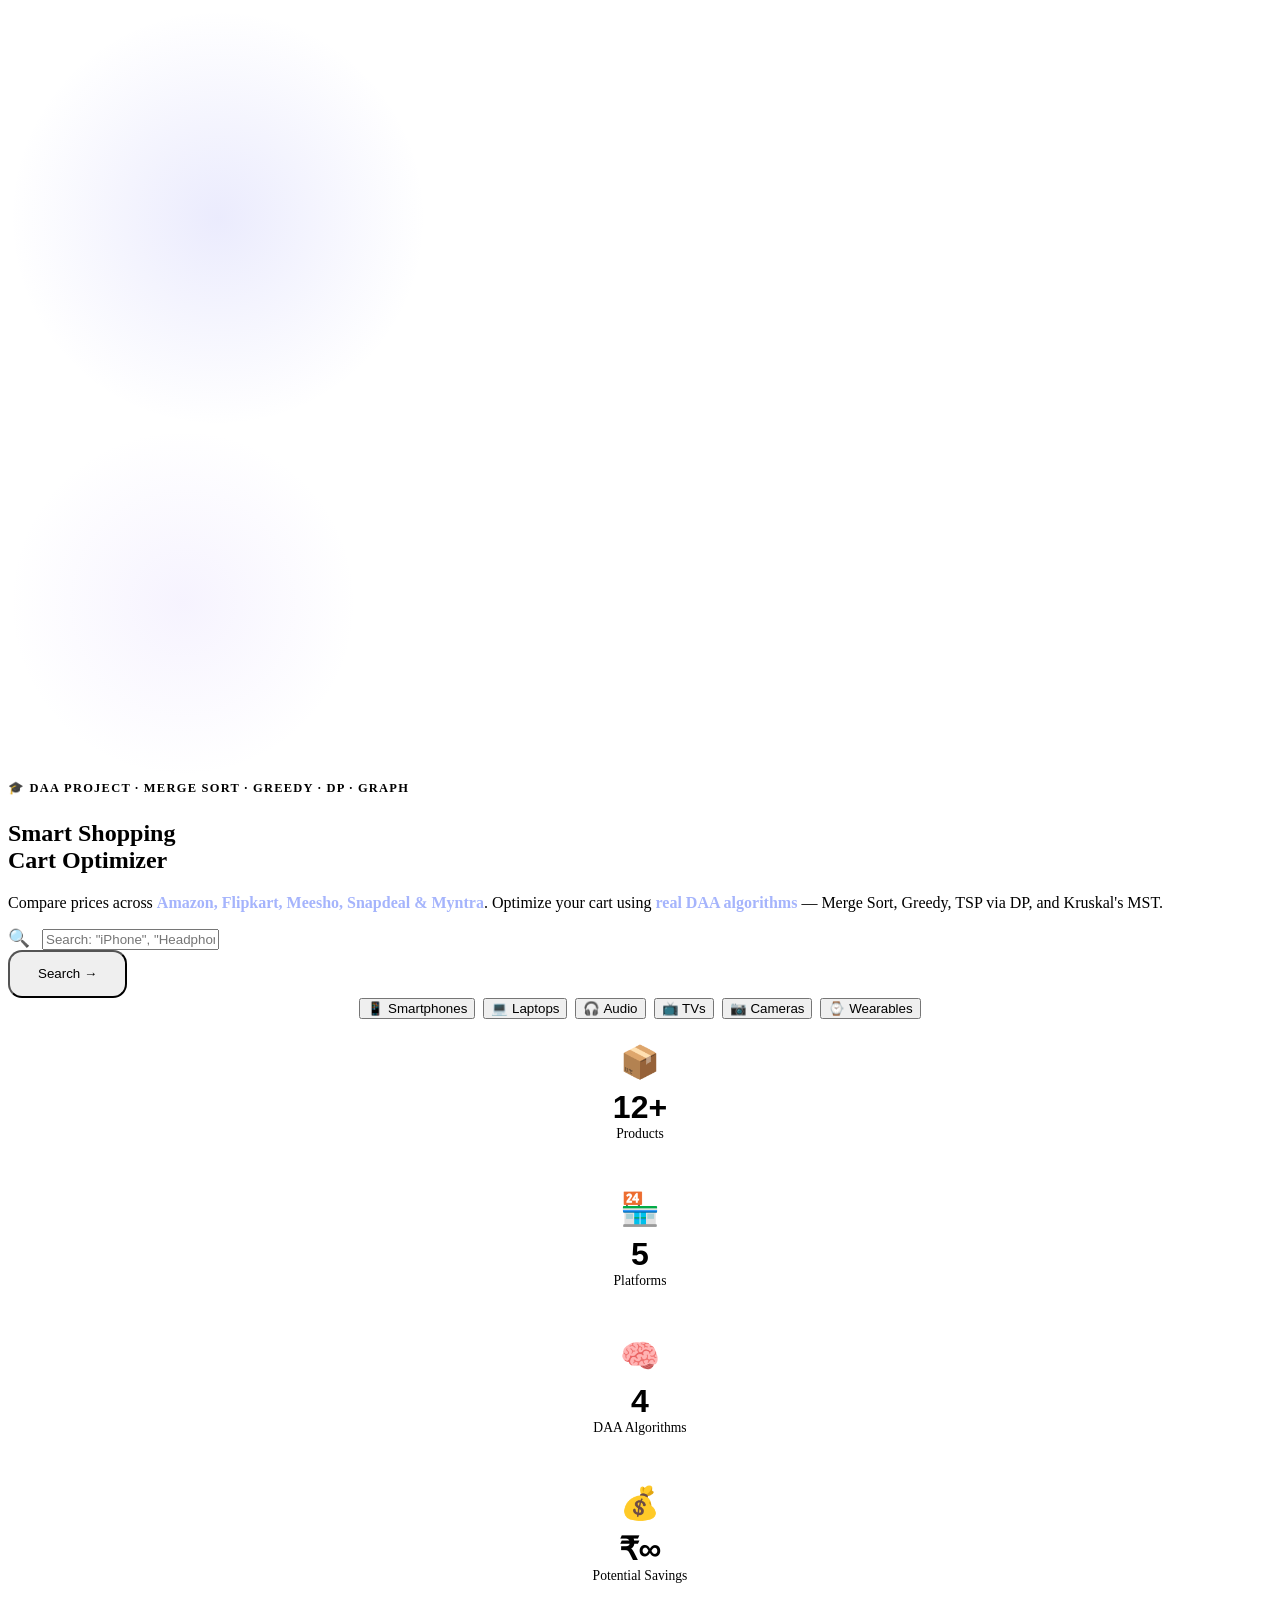
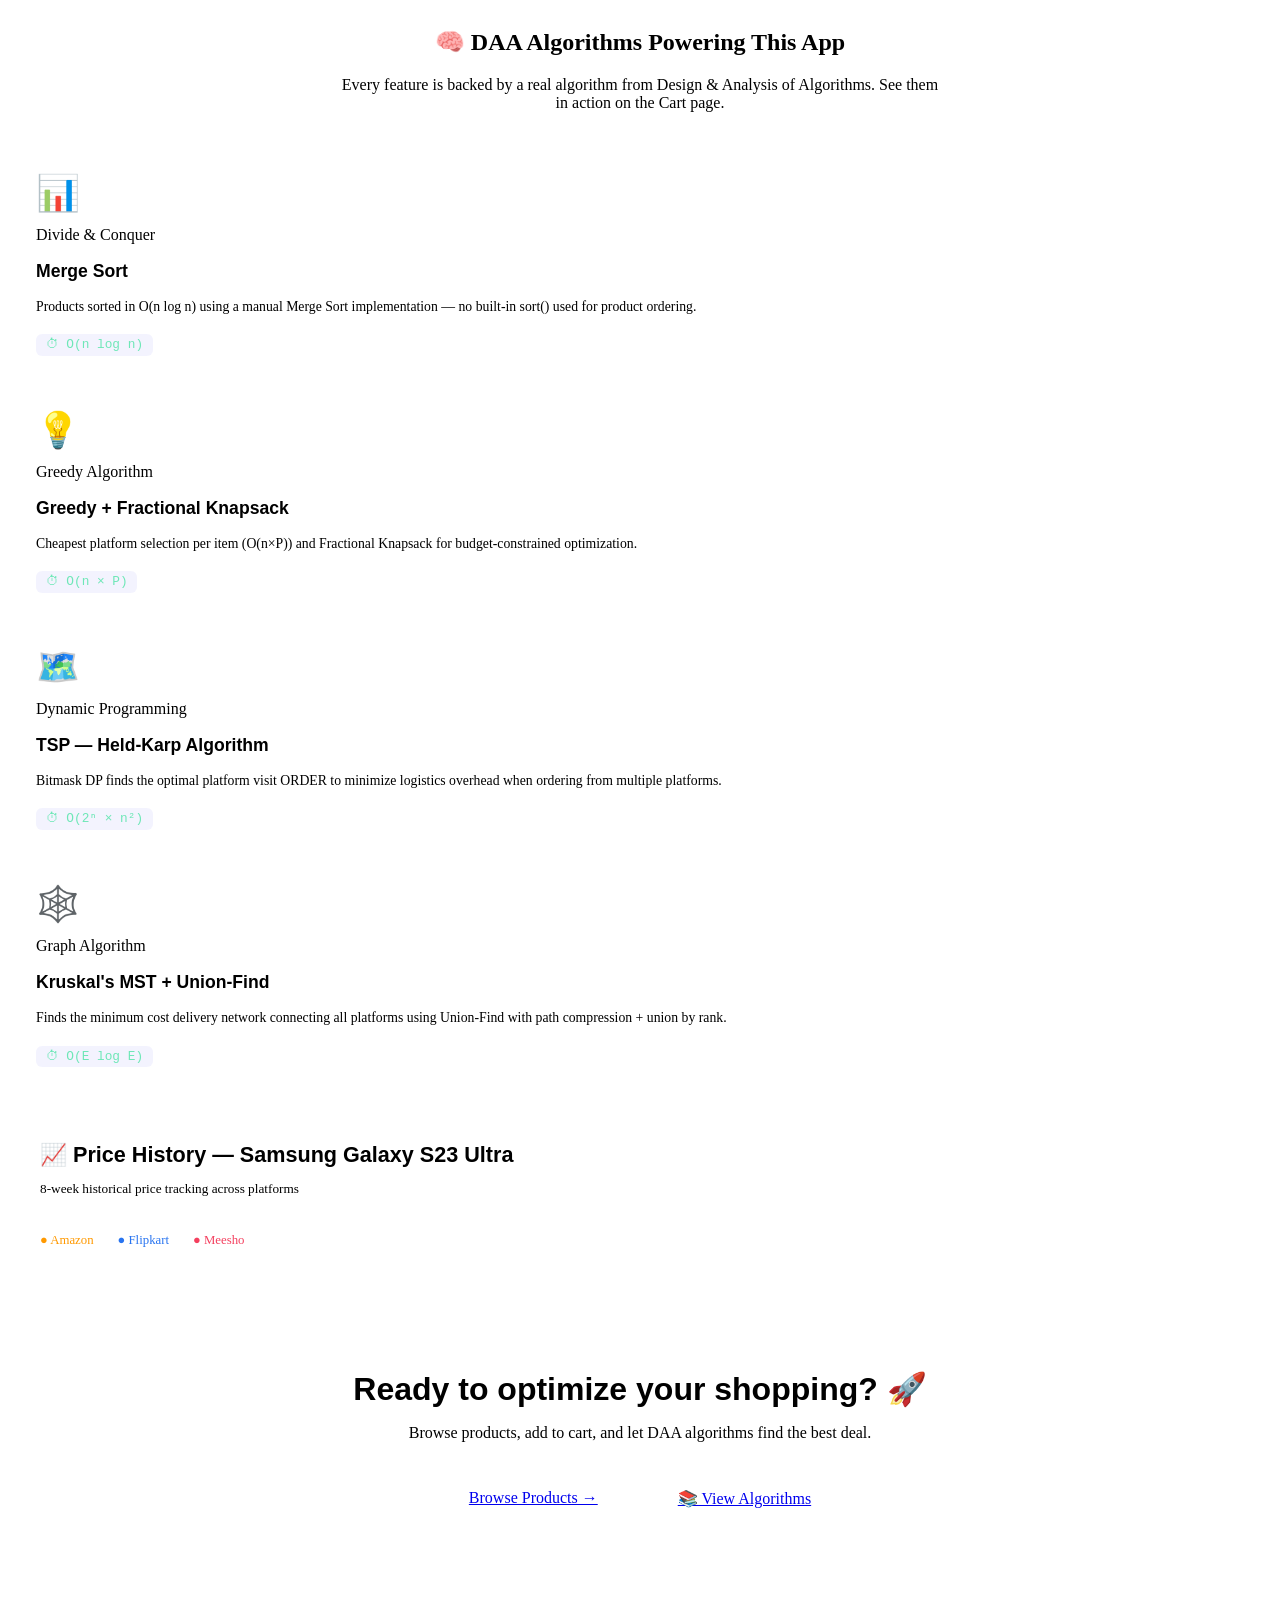
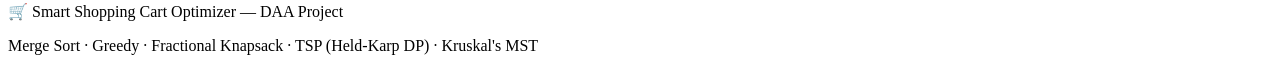
==== frontend/index.html @ ab0c9cbd "Restructured project into proper backend and frontend directories" ====
<!DOCTYPE html>
<html lang="en">
<head>
  <meta charset="UTF-8"/>
  <meta name="viewport" content="width=device-width,initial-scale=1"/>
  <meta name="description" content="Smart Shopping Cart Optimizer - Compare prices across Amazon, Flipkart, Meesho & more using DAA algorithms."/>
  <title>SSCO — Smart Shopping Cart Optimizer | DAA Project</title>
  <link rel="icon" href="data:image/svg+xml,<svg xmlns='http://www.w3.org/2000/svg' viewBox='0 0 100 100'><text y='.9em' font-size='90'>🛒</text></svg>"/>
  <link rel="stylesheet" href="/css/style.css"/>
</head>
<body>

<div id="navbar"></div>

<!-- ── Hero ──────────────────────────────────────── -->
<section class="hero">
  <div class="hero-blob" style="width:420px;height:420px;top:5%;left:2%;background:radial-gradient(circle,rgba(99,102,241,.13),transparent 70%)"></div>
  <div class="hero-blob" style="width:350px;height:350px;bottom:8%;right:4%;background:radial-gradient(circle,rgba(167,139,250,.1),transparent 70%)"></div>

  <div class="fade-in" style="margin-bottom:1.5rem">
    <span class="chip" style="font-size:.78rem;font-weight:800;letter-spacing:.1em">
      🎓 DAA PROJECT · MERGE SORT · GREEDY · DP · GRAPH
    </span>
  </div>

  <h1 class="hero-title fade-in">
    Smart Shopping<br>Cart Optimizer
  </h1>

  <p class="hero-sub fade-in">
    Compare prices across <strong style="color:#a5b4fc">Amazon, Flipkart, Meesho, Snapdeal & Myntra</strong>.
    Optimize your cart using <strong style="color:#a5b4fc">real DAA algorithms</strong> —
    Merge Sort, Greedy, TSP via DP, and Kruskal's MST.
  </p>

  <form class="search-bar fade-in" onsubmit="doSearch(event)">
    <div class="search-wrap">
      <span style="margin-right:.5rem;color:var(--text-3);font-size:1.1rem">🔍</span>
      <input id="hero-search" type="text" placeholder='Search: "iPhone", "Headphones", "Laptop"...'/>
    </div>
    <button type="submit" class="btn btn-primary" style="border-radius:14px;padding:.9rem 1.75rem;white-space:nowrap">
      Search →
    </button>
  </form>

  <div class="fade-in" style="display:flex;flex-wrap:wrap;gap:.5rem;justify-content:center">
    <button class="chip" onclick="goCat('Smartphones')">📱 Smartphones</button>
    <button class="chip" onclick="goCat('Laptops')">💻 Laptops</button>
    <button class="chip" onclick="goCat('Audio')">🎧 Audio</button>
    <button class="chip" onclick="goCat('TVs')">📺 TVs</button>
    <button class="chip" onclick="goCat('Cameras')">📷 Cameras</button>
    <button class="chip" onclick="goCat('Wearables')">⌚ Wearables</button>
  </div>
</section>

<!-- ── Stats ───────────────────────────────────────── -->
<section class="page" style="padding-top:0">
  <div class="grid-2" style="grid-template-columns:repeat(auto-fit,minmax(180px,1fr))">
    <div class="card fade-in" style="padding:1.5rem;text-align:center">
      <div style="font-size:2rem;margin-bottom:.5rem">📦</div>
      <div style="font-family:'Space Grotesk',sans-serif;font-size:2rem;font-weight:800">12+</div>
      <div style="color:var(--text-3);font-size:.85rem">Products</div>
    </div>
    <div class="card fade-in" style="padding:1.5rem;text-align:center">
      <div style="font-size:2rem;margin-bottom:.5rem">🏪</div>
      <div style="font-family:'Space Grotesk',sans-serif;font-size:2rem;font-weight:800">5</div>
      <div style="color:var(--text-3);font-size:.85rem">Platforms</div>
    </div>
    <div class="card fade-in" style="padding:1.5rem;text-align:center">
      <div style="font-size:2rem;margin-bottom:.5rem">🧠</div>
      <div style="font-family:'Space Grotesk',sans-serif;font-size:2rem;font-weight:800">4</div>
      <div style="color:var(--text-3);font-size:.85rem">DAA Algorithms</div>
    </div>
    <div class="card fade-in" style="padding:1.5rem;text-align:center">
      <div style="font-size:2rem;margin-bottom:.5rem">💰</div>
      <div style="font-family:'Space Grotesk',sans-serif;font-size:2rem;font-weight:800">₹∞</div>
      <div style="color:var(--text-3);font-size:.85rem">Potential Savings</div>
    </div>
  </div>
</section>

<!-- ── Algorithm Feature Cards ────────────────────── -->
<section class="page">
  <div style="text-align:center;margin-bottom:2rem">
    <h2 class="section-title">🧠 DAA Algorithms Powering This App</h2>
    <p class="section-sub" style="max-width:600px;margin:0 auto">
      Every feature is backed by a real algorithm from Design & Analysis of Algorithms.
      See them in action on the Cart page.
    </p>
  </div>
  <div class="grid-2">
    <div class="card fade-in" style="padding:1.75rem">
      <div style="font-size:2.2rem;margin-bottom:.75rem">📊</div>
      <div class="algo-tag algo-dc" style="margin-bottom:.75rem">Divide &amp; Conquer</div>
      <h3 style="font-family:'Space Grotesk',sans-serif;font-size:1.1rem;font-weight:700;color:var(--text);margin-bottom:.5rem">
        Merge Sort
      </h3>
      <p style="color:var(--text-2);font-size:.86rem;line-height:1.65;margin-bottom:1rem">
        Products sorted in O(n log n) using a manual Merge Sort implementation — no built-in sort() used for product ordering.
      </p>
      <code style="color:#6ee7b7;background:rgba(99,102,241,.08);padding:.2rem .6rem;border-radius:6px;font-size:.8rem">⏱ O(n log n)</code>
    </div>
    <div class="card fade-in" style="padding:1.75rem">
      <div style="font-size:2.2rem;margin-bottom:.75rem">💡</div>
      <div class="algo-tag algo-g" style="margin-bottom:.75rem">Greedy Algorithm</div>
      <h3 style="font-family:'Space Grotesk',sans-serif;font-size:1.1rem;font-weight:700;color:var(--text);margin-bottom:.5rem">
        Greedy + Fractional Knapsack
      </h3>
      <p style="color:var(--text-2);font-size:.86rem;line-height:1.65;margin-bottom:1rem">
        Cheapest platform selection per item (O(n×P)) and Fractional Knapsack for budget-constrained optimization.
      </p>
      <code style="color:#6ee7b7;background:rgba(99,102,241,.08);padding:.2rem .6rem;border-radius:6px;font-size:.8rem">⏱ O(n × P)</code>
    </div>
    <div class="card fade-in" style="padding:1.75rem">
      <div style="font-size:2.2rem;margin-bottom:.75rem">🗺️</div>
      <div class="algo-tag algo-dp" style="margin-bottom:.75rem">Dynamic Programming</div>
      <h3 style="font-family:'Space Grotesk',sans-serif;font-size:1.1rem;font-weight:700;color:var(--text);margin-bottom:.5rem">
        TSP — Held-Karp Algorithm
      </h3>
      <p style="color:var(--text-2);font-size:.86rem;line-height:1.65;margin-bottom:1rem">
        Bitmask DP finds the optimal platform visit ORDER to minimize logistics overhead when ordering from multiple platforms.
      </p>
      <code style="color:#6ee7b7;background:rgba(99,102,241,.08);padding:.2rem .6rem;border-radius:6px;font-size:.8rem">⏱ O(2ⁿ × n²)</code>
    </div>
    <div class="card fade-in" style="padding:1.75rem">
      <div style="font-size:2.2rem;margin-bottom:.75rem">🕸️</div>
      <div class="algo-tag algo-graph" style="margin-bottom:.75rem">Graph Algorithm</div>
      <h3 style="font-family:'Space Grotesk',sans-serif;font-size:1.1rem;font-weight:700;color:var(--text);margin-bottom:.5rem">
        Kruskal's MST + Union-Find
      </h3>
      <p style="color:var(--text-2);font-size:.86rem;line-height:1.65;margin-bottom:1rem">
        Finds the minimum cost delivery network connecting all platforms using Union-Find with path compression + union by rank.
      </p>
      <code style="color:#6ee7b7;background:rgba(99,102,241,.08);padding:.2rem .6rem;border-radius:6px;font-size:.8rem">⏱ O(E log E)</code>
    </div>
  </div>
</section>

<!-- ── Price History Chart (SVG) ──────────────────── -->
<section class="page">
  <div class="card" style="padding:2rem">
    <h2 style="font-family:'Space Grotesk',sans-serif;font-size:1.35rem;font-weight:700;color:var(--text);margin-bottom:.4rem">
      📈 Price History — Samsung Galaxy S23 Ultra
    </h2>
    <p style="color:var(--text-3);font-size:.83rem;margin-bottom:1.5rem">8-week historical price tracking across platforms</p>
    <div id="price-chart" style="width:100%;overflow:hidden"></div>
    <div style="display:flex;gap:1.5rem;margin-top:.75rem;flex-wrap:wrap">
      <span style="font-size:.8rem;color:#FF9900">● Amazon</span>
      <span style="font-size:.8rem;color:#2874F0">● Flipkart</span>
      <span style="font-size:.8rem;color:#f43f5e">● Meesho</span>
    </div>
  </div>
</section>

<!-- ── CTA ────────────────────────────────────────── -->
<section style="text-align:center;padding:4rem 1.5rem">
  <h2 style="font-family:'Space Grotesk',sans-serif;font-size:2rem;font-weight:800;color:var(--text);margin-bottom:1rem">
    Ready to optimize your shopping? 🚀
  </h2>
  <p style="color:var(--text-2);margin-bottom:2rem">
    Browse products, add to cart, and let DAA algorithms find the best deal.
  </p>
  <div style="display:flex;gap:1rem;justify-content:center;flex-wrap:wrap">
    <a href="/products" class="btn btn-primary" style="padding:.9rem 2rem;border-radius:14px">Browse Products →</a>
    <a href="/algorithms" class="btn btn-ghost" style="padding:.9rem 2rem;border-radius:14px">📚 View Algorithms</a>
  </div>
</section>

<footer>
  <p>🛒 Smart Shopping Cart Optimizer — DAA Project</p>
  <p style="margin-top:.25rem">Merge Sort · Greedy · Fractional Knapsack · TSP (Held-Karp DP) · Kruskal's MST</p>
</footer>

<script src="/js/state.js?v=2"></script>
<script>
  renderNavbar('home');

  function doSearch(e) {
    e.preventDefault();
    const q = document.getElementById('hero-search').value.trim();
    window.location.href = q ? `/products?search=${encodeURIComponent(q)}` : '/products';
  }
  function goCat(cat) {
    window.location.href = `/products?category=${encodeURIComponent(cat)}`;
  }

  // Draw price history chart via pure SVG
  function drawChart() {
    const data = {
      weeks:    ['W1','W2','W3','W4','W5','W6','W7','W8'],
      amazon:   [125999,122999,119999,121999,118999,115999,117999,119999],
      flipkart: [122999,120999,119999,119999,118499,116999,117499,119999],
      meesho:   [119999,118999,117999,116999,115999,114999,115499,115999]
    };

    const W = document.getElementById('price-chart').clientWidth || 700;
    const H = 200, PAD = 50;
    const allVals = [...data.amazon,...data.flipkart,...data.meesho];
    const minV = Math.min(...allVals) - 2000;
    const maxV = Math.max(...allVals);
    const toX  = i => PAD + i * (W - PAD*2) / (data.weeks.length - 1);
    const toY  = v => H - PAD/2 - ((v - minV) / (maxV - minV)) * (H - PAD);

    const series = [
      { key:'amazon',   color:'#FF9900' },
      { key:'flipkart', color:'#2874F0' },
      { key:'meesho',   color:'#f43f5e' }
    ];

    let gridLines='', weekLabels='', priceLabels='', lines='';

    // Grid lines
    for(let i=0;i<5;i++){
      const y = PAD/2 + i*(H-PAD)/(4);
      const val = maxV - i*(maxV-minV)/4;
      gridLines += `<line x1="${PAD}" y1="${y}" x2="${W-10}" y2="${y}" stroke="rgba(99,102,241,.08)" stroke-width="1"/>`;
      priceLabels += `<text x="${PAD-5}" y="${y+4}" text-anchor="end" fill="#475569" font-size="10">₹${(val/1000).toFixed(0)}K</text>`;
    }

    // Week labels
    data.weeks.forEach((w,i) => {
      weekLabels += `<text x="${toX(i)}" y="${H-4}" text-anchor="middle" fill="#475569" font-size="11">${w}</text>`;
    });

    // Series lines
    series.forEach(({ key, color }) => {
      const pts = data[key].map((v,i) => `${toX(i)},${toY(v)}`).join(' ');
      lines += `<polyline points="${pts}" fill="none" stroke="${color}" stroke-width="2.5" stroke-linecap="round" stroke-linejoin="round"/>`;
      // Dots
      data[key].forEach((v,i) => {
        lines += `<circle cx="${toX(i)}" cy="${toY(v)}" r="4" fill="${color}" stroke="${color}33" stroke-width="3"/>`;
      });
    });

    document.getElementById('price-chart').innerHTML = `
      <svg viewBox="0 0 ${W} ${H}" xmlns="http://www.w3.org/2000/svg" style="width:100%;height:${H}px">
        ${gridLines}${weekLabels}${priceLabels}${lines}
      </svg>`;
  }

  window.addEventListener('load', drawChart);
  window.addEventListener('resize', drawChart);
</script>
</body>
</html>
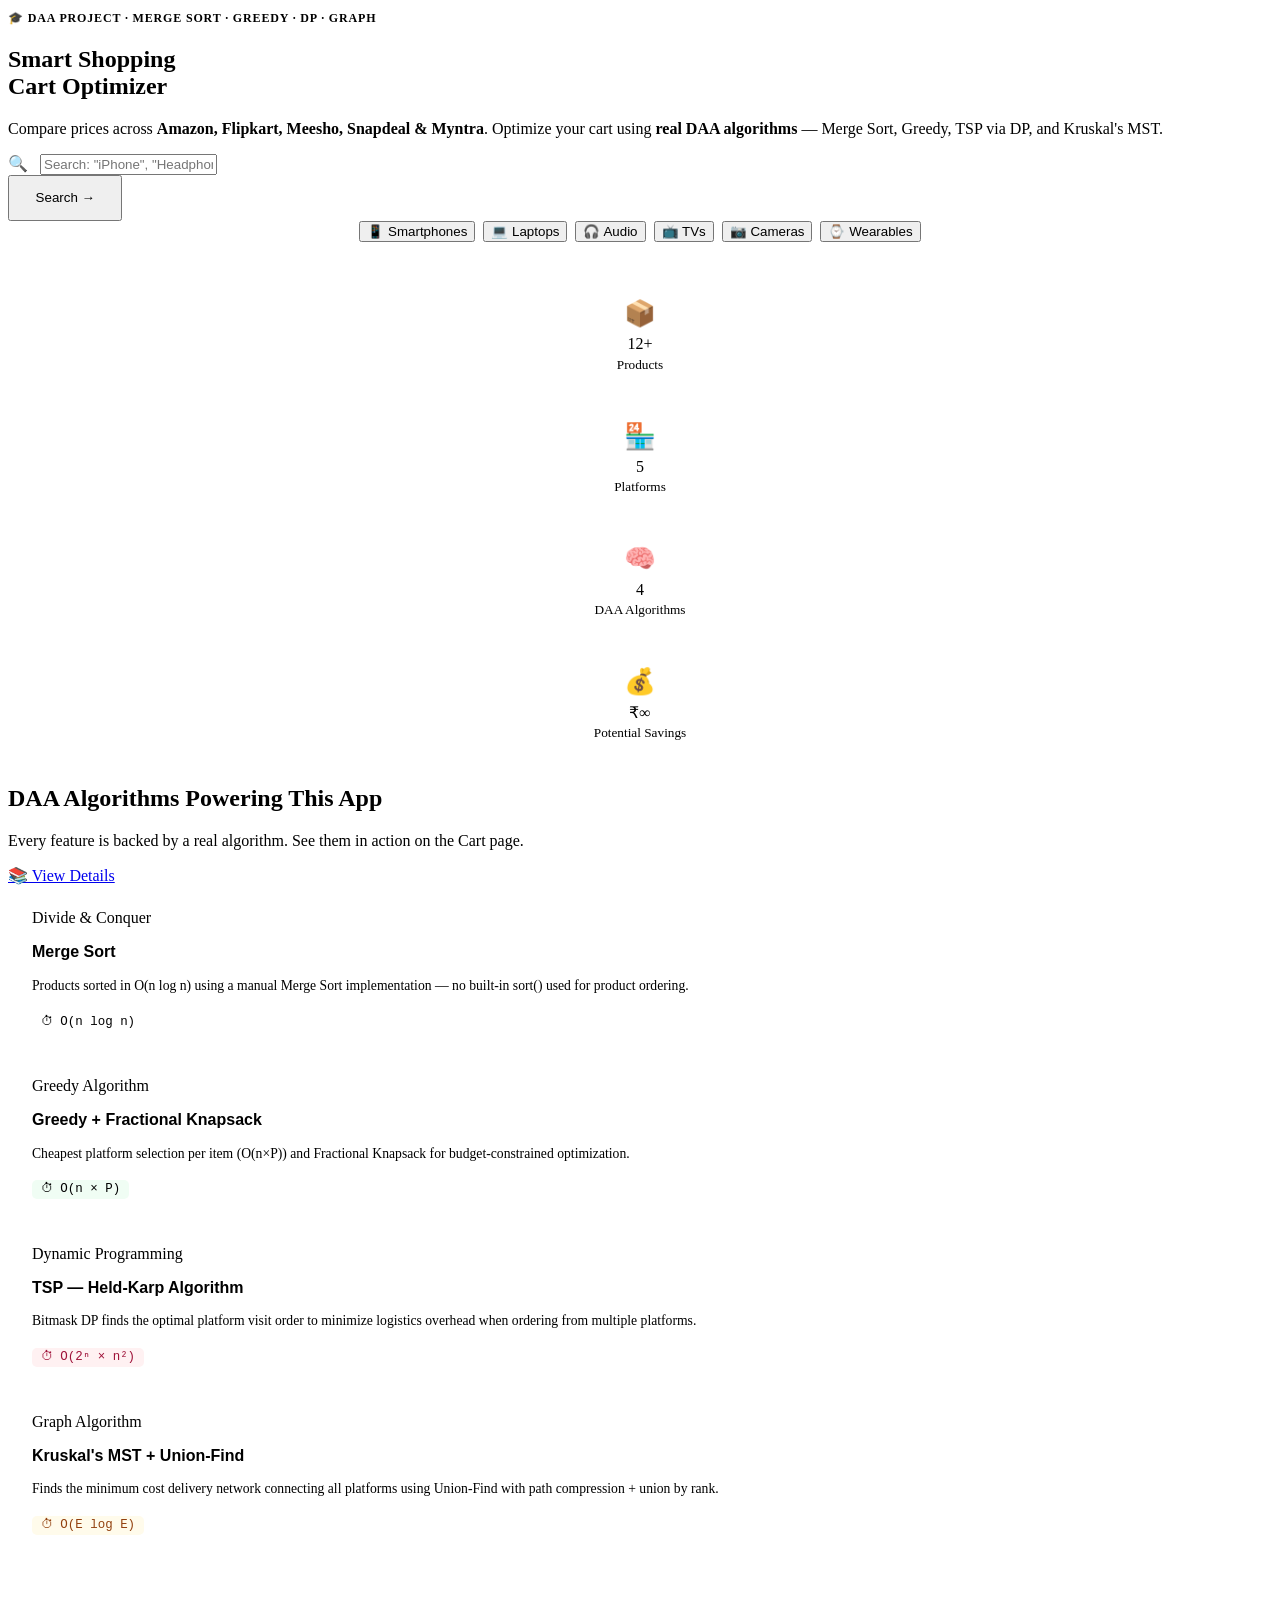
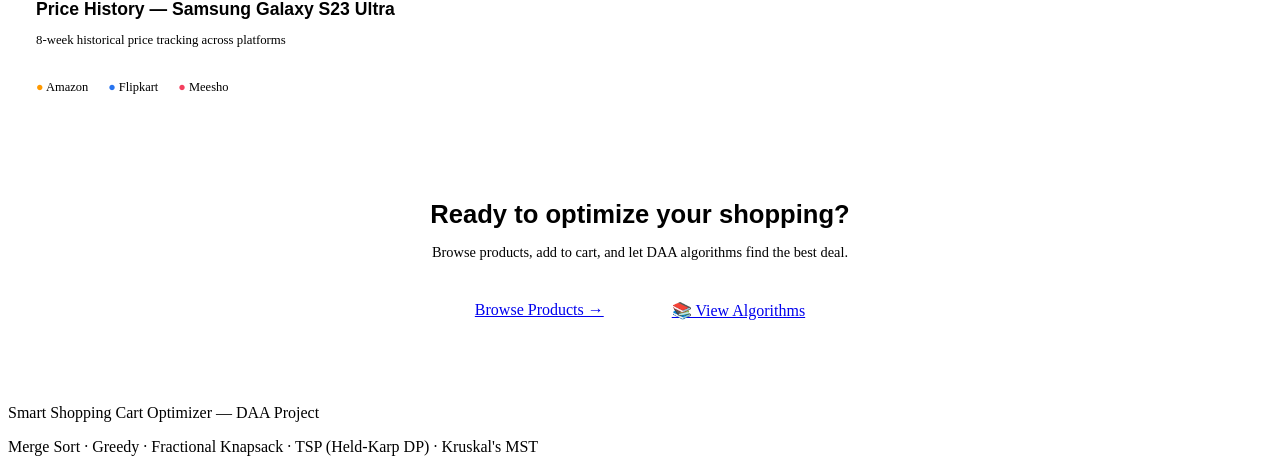
==== commit 60d88ddf: "Update codebase with UI refresh and image proxy" ====
--- a/frontend/index.html
+++ b/frontend/index.html
@@ -3,8 +3,8 @@
 <head>
   <meta charset="UTF-8"/>
   <meta name="viewport" content="width=device-width,initial-scale=1"/>
-  <meta name="description" content="Smart Shopping Cart Optimizer - Compare prices across Amazon, Flipkart, Meesho & more using DAA algorithms."/>
-  <title>SSCO — Smart Shopping Cart Optimizer | DAA Project</title>
+  <meta name="description" content="Smart Shopping Cart Optimizer — Compare prices across Amazon, Flipkart, Meesho & more using DAA algorithms."/>
+  <title>SSCO — Smart Shopping Cart Optimizer</title>
   <link rel="icon" href="data:image/svg+xml,<svg xmlns='http://www.w3.org/2000/svg' viewBox='0 0 100 100'><text y='.9em' font-size='90'>🛒</text></svg>"/>
   <link rel="stylesheet" href="/css/style.css"/>
 </head>
@@ -14,36 +14,33 @@
 
 <!-- ── Hero ──────────────────────────────────────── -->
 <section class="hero">
-  <div class="hero-blob" style="width:420px;height:420px;top:5%;left:2%;background:radial-gradient(circle,rgba(99,102,241,.13),transparent 70%)"></div>
-  <div class="hero-blob" style="width:350px;height:350px;bottom:8%;right:4%;background:radial-gradient(circle,rgba(167,139,250,.1),transparent 70%)"></div>
-
-  <div class="fade-in" style="margin-bottom:1.5rem">
-    <span class="chip" style="font-size:.78rem;font-weight:800;letter-spacing:.1em">
+  <div style="margin-bottom:1.1rem">
+    <span class="chip" style="font-size:.75rem;font-weight:700;letter-spacing:.07em">
       🎓 DAA PROJECT · MERGE SORT · GREEDY · DP · GRAPH
     </span>
   </div>
 
-  <h1 class="hero-title fade-in">
-    Smart Shopping<br>Cart Optimizer
+  <h1 class="hero-title">
+    Smart Shopping<br><span>Cart Optimizer</span>
   </h1>
 
-  <p class="hero-sub fade-in">
-    Compare prices across <strong style="color:#a5b4fc">Amazon, Flipkart, Meesho, Snapdeal & Myntra</strong>.
-    Optimize your cart using <strong style="color:#a5b4fc">real DAA algorithms</strong> —
+  <p class="hero-sub">
+    Compare prices across <strong>Amazon, Flipkart, Meesho, Snapdeal &amp; Myntra</strong>.
+    Optimize your cart using <strong>real DAA algorithms</strong> —
     Merge Sort, Greedy, TSP via DP, and Kruskal's MST.
   </p>
 
-  <form class="search-bar fade-in" onsubmit="doSearch(event)">
+  <form class="search-bar" onsubmit="doSearch(event)">
     <div class="search-wrap">
-      <span style="margin-right:.5rem;color:var(--text-3);font-size:1.1rem">🔍</span>
+      <span style="margin-right:.5rem;color:var(--text-3)">🔍</span>
       <input id="hero-search" type="text" placeholder='Search: "iPhone", "Headphones", "Laptop"...'/>
     </div>
-    <button type="submit" class="btn btn-primary" style="border-radius:14px;padding:.9rem 1.75rem;white-space:nowrap">
+    <button type="submit" class="btn btn-primary" style="padding:.85rem 1.6rem;white-space:nowrap">
       Search →
     </button>
   </form>
 
-  <div class="fade-in" style="display:flex;flex-wrap:wrap;gap:.5rem;justify-content:center">
+  <div style="display:flex;flex-wrap:wrap;gap:.5rem;justify-content:center">
     <button class="chip" onclick="goCat('Smartphones')">📱 Smartphones</button>
     <button class="chip" onclick="goCat('Laptops')">💻 Laptops</button>
     <button class="chip" onclick="goCat('Audio')">🎧 Audio</button>
@@ -54,120 +51,116 @@
 </section>
 
 <!-- ── Stats ───────────────────────────────────────── -->
-<section class="page" style="padding-top:0">
-  <div class="grid-2" style="grid-template-columns:repeat(auto-fit,minmax(180px,1fr))">
-    <div class="card fade-in" style="padding:1.5rem;text-align:center">
-      <div style="font-size:2rem;margin-bottom:.5rem">📦</div>
-      <div style="font-family:'Space Grotesk',sans-serif;font-size:2rem;font-weight:800">12+</div>
-      <div style="color:var(--text-3);font-size:.85rem">Products</div>
-    </div>
-    <div class="card fade-in" style="padding:1.5rem;text-align:center">
-      <div style="font-size:2rem;margin-bottom:.5rem">🏪</div>
-      <div style="font-family:'Space Grotesk',sans-serif;font-size:2rem;font-weight:800">5</div>
-      <div style="color:var(--text-3);font-size:.85rem">Platforms</div>
-    </div>
-    <div class="card fade-in" style="padding:1.5rem;text-align:center">
-      <div style="font-size:2rem;margin-bottom:.5rem">🧠</div>
-      <div style="font-family:'Space Grotesk',sans-serif;font-size:2rem;font-weight:800">4</div>
-      <div style="color:var(--text-3);font-size:.85rem">DAA Algorithms</div>
-    </div>
-    <div class="card fade-in" style="padding:1.5rem;text-align:center">
-      <div style="font-size:2rem;margin-bottom:.5rem">💰</div>
-      <div style="font-family:'Space Grotesk',sans-serif;font-size:2rem;font-weight:800">₹∞</div>
-      <div style="color:var(--text-3);font-size:.85rem">Potential Savings</div>
+<section class="page" style="padding-top:2rem">
+  <div class="grid-2" style="grid-template-columns:repeat(auto-fit,minmax(160px,1fr))">
+    <div class="card" style="padding:1.5rem;text-align:center">
+      <div style="font-size:1.6rem;margin-bottom:.4rem">📦</div>
+      <div class="stat-num">12+</div>
+      <div style="color:var(--text-3);font-size:.83rem;margin-top:.2rem">Products</div>
+    </div>
+    <div class="card" style="padding:1.5rem;text-align:center">
+      <div style="font-size:1.6rem;margin-bottom:.4rem">🏪</div>
+      <div class="stat-num">5</div>
+      <div style="color:var(--text-3);font-size:.83rem;margin-top:.2rem">Platforms</div>
+    </div>
+    <div class="card" style="padding:1.5rem;text-align:center">
+      <div style="font-size:1.6rem;margin-bottom:.4rem">🧠</div>
+      <div class="stat-num">4</div>
+      <div style="color:var(--text-3);font-size:.83rem;margin-top:.2rem">DAA Algorithms</div>
+    </div>
+    <div class="card" style="padding:1.5rem;text-align:center">
+      <div style="font-size:1.6rem;margin-bottom:.4rem">💰</div>
+      <div class="stat-num">₹∞</div>
+      <div style="color:var(--text-3);font-size:.83rem;margin-top:.2rem">Potential Savings</div>
     </div>
   </div>
 </section>
 
 <!-- ── Algorithm Feature Cards ────────────────────── -->
 <section class="page">
-  <div style="text-align:center;margin-bottom:2rem">
-    <h2 class="section-title">🧠 DAA Algorithms Powering This App</h2>
-    <p class="section-sub" style="max-width:600px;margin:0 auto">
-      Every feature is backed by a real algorithm from Design & Analysis of Algorithms.
-      See them in action on the Cart page.
-    </p>
+  <div class="section-header">
+    <div>
+      <h2 class="section-title">DAA Algorithms Powering This App</h2>
+      <p class="section-sub">Every feature is backed by a real algorithm. See them in action on the Cart page.</p>
+    </div>
+    <a href="/algorithms" class="btn btn-ghost btn-sm">📚 View Details</a>
   </div>
   <div class="grid-2">
-    <div class="card fade-in" style="padding:1.75rem">
-      <div style="font-size:2.2rem;margin-bottom:.75rem">📊</div>
+    <div class="card" style="padding:1.5rem">
       <div class="algo-tag algo-dc" style="margin-bottom:.75rem">Divide &amp; Conquer</div>
-      <h3 style="font-family:'Space Grotesk',sans-serif;font-size:1.1rem;font-weight:700;color:var(--text);margin-bottom:.5rem">
+      <h3 style="font-family:'Space Grotesk',sans-serif;font-size:1rem;font-weight:700;color:var(--text);margin-bottom:.4rem">
         Merge Sort
       </h3>
-      <p style="color:var(--text-2);font-size:.86rem;line-height:1.65;margin-bottom:1rem">
+      <p style="color:var(--text-2);font-size:.855rem;line-height:1.65;margin-bottom:.85rem">
         Products sorted in O(n log n) using a manual Merge Sort implementation — no built-in sort() used for product ordering.
       </p>
-      <code style="color:#6ee7b7;background:rgba(99,102,241,.08);padding:.2rem .6rem;border-radius:6px;font-size:.8rem">⏱ O(n log n)</code>
-    </div>
-    <div class="card fade-in" style="padding:1.75rem">
-      <div style="font-size:2.2rem;margin-bottom:.75rem">💡</div>
+      <code style="color:var(--accent);background:var(--accent-lt);padding:.15rem .55rem;border-radius:5px;font-size:.78rem">⏱ O(n log n)</code>
+    </div>
+    <div class="card" style="padding:1.5rem">
       <div class="algo-tag algo-g" style="margin-bottom:.75rem">Greedy Algorithm</div>
-      <h3 style="font-family:'Space Grotesk',sans-serif;font-size:1.1rem;font-weight:700;color:var(--text);margin-bottom:.5rem">
+      <h3 style="font-family:'Space Grotesk',sans-serif;font-size:1rem;font-weight:700;color:var(--text);margin-bottom:.4rem">
         Greedy + Fractional Knapsack
       </h3>
-      <p style="color:var(--text-2);font-size:.86rem;line-height:1.65;margin-bottom:1rem">
+      <p style="color:var(--text-2);font-size:.855rem;line-height:1.65;margin-bottom:.85rem">
         Cheapest platform selection per item (O(n×P)) and Fractional Knapsack for budget-constrained optimization.
       </p>
-      <code style="color:#6ee7b7;background:rgba(99,102,241,.08);padding:.2rem .6rem;border-radius:6px;font-size:.8rem">⏱ O(n × P)</code>
-    </div>
-    <div class="card fade-in" style="padding:1.75rem">
-      <div style="font-size:2.2rem;margin-bottom:.75rem">🗺️</div>
+      <code style="color:var(--green);background:#f0fdf4;padding:.15rem .55rem;border-radius:5px;font-size:.78rem">⏱ O(n × P)</code>
+    </div>
+    <div class="card" style="padding:1.5rem">
       <div class="algo-tag algo-dp" style="margin-bottom:.75rem">Dynamic Programming</div>
-      <h3 style="font-family:'Space Grotesk',sans-serif;font-size:1.1rem;font-weight:700;color:var(--text);margin-bottom:.5rem">
+      <h3 style="font-family:'Space Grotesk',sans-serif;font-size:1rem;font-weight:700;color:var(--text);margin-bottom:.4rem">
         TSP — Held-Karp Algorithm
       </h3>
-      <p style="color:var(--text-2);font-size:.86rem;line-height:1.65;margin-bottom:1rem">
-        Bitmask DP finds the optimal platform visit ORDER to minimize logistics overhead when ordering from multiple platforms.
-      </p>
-      <code style="color:#6ee7b7;background:rgba(99,102,241,.08);padding:.2rem .6rem;border-radius:6px;font-size:.8rem">⏱ O(2ⁿ × n²)</code>
-    </div>
-    <div class="card fade-in" style="padding:1.75rem">
-      <div style="font-size:2.2rem;margin-bottom:.75rem">🕸️</div>
+      <p style="color:var(--text-2);font-size:.855rem;line-height:1.65;margin-bottom:.85rem">
+        Bitmask DP finds the optimal platform visit order to minimize logistics overhead when ordering from multiple platforms.
+      </p>
+      <code style="color:#9f1239;background:#fff1f2;padding:.15rem .55rem;border-radius:5px;font-size:.78rem">⏱ O(2ⁿ × n²)</code>
+    </div>
+    <div class="card" style="padding:1.5rem">
       <div class="algo-tag algo-graph" style="margin-bottom:.75rem">Graph Algorithm</div>
-      <h3 style="font-family:'Space Grotesk',sans-serif;font-size:1.1rem;font-weight:700;color:var(--text);margin-bottom:.5rem">
+      <h3 style="font-family:'Space Grotesk',sans-serif;font-size:1rem;font-weight:700;color:var(--text);margin-bottom:.4rem">
         Kruskal's MST + Union-Find
       </h3>
-      <p style="color:var(--text-2);font-size:.86rem;line-height:1.65;margin-bottom:1rem">
+      <p style="color:var(--text-2);font-size:.855rem;line-height:1.65;margin-bottom:.85rem">
         Finds the minimum cost delivery network connecting all platforms using Union-Find with path compression + union by rank.
       </p>
-      <code style="color:#6ee7b7;background:rgba(99,102,241,.08);padding:.2rem .6rem;border-radius:6px;font-size:.8rem">⏱ O(E log E)</code>
+      <code style="color:#92400e;background:#fffbeb;padding:.15rem .55rem;border-radius:5px;font-size:.78rem">⏱ O(E log E)</code>
     </div>
   </div>
 </section>
 
 <!-- ── Price History Chart (SVG) ──────────────────── -->
 <section class="page">
-  <div class="card" style="padding:2rem">
-    <h2 style="font-family:'Space Grotesk',sans-serif;font-size:1.35rem;font-weight:700;color:var(--text);margin-bottom:.4rem">
-      📈 Price History — Samsung Galaxy S23 Ultra
+  <div class="card" style="padding:1.75rem">
+    <h2 style="font-family:'Space Grotesk',sans-serif;font-size:1.1rem;font-weight:700;color:var(--text);margin-bottom:.25rem">
+      Price History — Samsung Galaxy S23 Ultra
     </h2>
-    <p style="color:var(--text-3);font-size:.83rem;margin-bottom:1.5rem">8-week historical price tracking across platforms</p>
+    <p style="color:var(--text-3);font-size:.8rem;margin-bottom:1.25rem">8-week historical price tracking across platforms</p>
     <div id="price-chart" style="width:100%;overflow:hidden"></div>
-    <div style="display:flex;gap:1.5rem;margin-top:.75rem;flex-wrap:wrap">
-      <span style="font-size:.8rem;color:#FF9900">● Amazon</span>
-      <span style="font-size:.8rem;color:#2874F0">● Flipkart</span>
-      <span style="font-size:.8rem;color:#f43f5e">● Meesho</span>
+    <div style="display:flex;gap:1.25rem;margin-top:.75rem;flex-wrap:wrap">
+      <span style="font-size:.78rem;color:var(--text-2)"><span style="color:#FF9900">●</span> Amazon</span>
+      <span style="font-size:.78rem;color:var(--text-2)"><span style="color:#2874F0">●</span> Flipkart</span>
+      <span style="font-size:.78rem;color:var(--text-2)"><span style="color:#f43f5e">●</span> Meesho</span>
     </div>
   </div>
 </section>
 
 <!-- ── CTA ────────────────────────────────────────── -->
-<section style="text-align:center;padding:4rem 1.5rem">
-  <h2 style="font-family:'Space Grotesk',sans-serif;font-size:2rem;font-weight:800;color:var(--text);margin-bottom:1rem">
-    Ready to optimize your shopping? 🚀
+<section style="text-align:center;padding:3.5rem 1.5rem;border-top:1px solid var(--border);background:var(--surface)">
+  <h2 style="font-family:'Space Grotesk',sans-serif;font-size:1.6rem;font-weight:700;color:var(--text);margin-bottom:.75rem">
+    Ready to optimize your shopping?
   </h2>
-  <p style="color:var(--text-2);margin-bottom:2rem">
+  <p style="color:var(--text-2);margin-bottom:1.75rem;font-size:.9rem">
     Browse products, add to cart, and let DAA algorithms find the best deal.
   </p>
-  <div style="display:flex;gap:1rem;justify-content:center;flex-wrap:wrap">
-    <a href="/products" class="btn btn-primary" style="padding:.9rem 2rem;border-radius:14px">Browse Products →</a>
-    <a href="/algorithms" class="btn btn-ghost" style="padding:.9rem 2rem;border-radius:14px">📚 View Algorithms</a>
+  <div style="display:flex;gap:.75rem;justify-content:center;flex-wrap:wrap">
+    <a href="/products" class="btn btn-primary" style="padding:.75rem 1.75rem">Browse Products →</a>
+    <a href="/algorithms" class="btn btn-ghost" style="padding:.75rem 1.75rem">📚 View Algorithms</a>
   </div>
 </section>
 
 <footer>
-  <p>🛒 Smart Shopping Cart Optimizer — DAA Project</p>
+  <p>Smart Shopping Cart Optimizer — DAA Project</p>
   <p style="margin-top:.25rem">Merge Sort · Greedy · Fractional Knapsack · TSP (Held-Karp DP) · Kruskal's MST</p>
 </footer>
 
@@ -184,7 +177,6 @@
     window.location.href = `/products?category=${encodeURIComponent(cat)}`;
   }
 
-  // Draw price history chart via pure SVG
   function drawChart() {
     const data = {
       weeks:    ['W1','W2','W3','W4','W5','W6','W7','W8'],
@@ -209,26 +201,22 @@
 
     let gridLines='', weekLabels='', priceLabels='', lines='';
 
-    // Grid lines
     for(let i=0;i<5;i++){
       const y = PAD/2 + i*(H-PAD)/(4);
       const val = maxV - i*(maxV-minV)/4;
-      gridLines += `<line x1="${PAD}" y1="${y}" x2="${W-10}" y2="${y}" stroke="rgba(99,102,241,.08)" stroke-width="1"/>`;
-      priceLabels += `<text x="${PAD-5}" y="${y+4}" text-anchor="end" fill="#475569" font-size="10">₹${(val/1000).toFixed(0)}K</text>`;
+      gridLines += `<line x1="${PAD}" y1="${y}" x2="${W-10}" y2="${y}" stroke="#e2e8f0" stroke-width="1"/>`;
+      priceLabels += `<text x="${PAD-5}" y="${y+4}" text-anchor="end" fill="#94a3b8" font-size="10">₹${(val/1000).toFixed(0)}K</text>`;
     }
 
-    // Week labels
     data.weeks.forEach((w,i) => {
-      weekLabels += `<text x="${toX(i)}" y="${H-4}" text-anchor="middle" fill="#475569" font-size="11">${w}</text>`;
+      weekLabels += `<text x="${toX(i)}" y="${H-4}" text-anchor="middle" fill="#94a3b8" font-size="11">${w}</text>`;
     });
 
-    // Series lines
     series.forEach(({ key, color }) => {
       const pts = data[key].map((v,i) => `${toX(i)},${toY(v)}`).join(' ');
-      lines += `<polyline points="${pts}" fill="none" stroke="${color}" stroke-width="2.5" stroke-linecap="round" stroke-linejoin="round"/>`;
-      // Dots
+      lines += `<polyline points="${pts}" fill="none" stroke="${color}" stroke-width="2" stroke-linecap="round" stroke-linejoin="round"/>`;
       data[key].forEach((v,i) => {
-        lines += `<circle cx="${toX(i)}" cy="${toY(v)}" r="4" fill="${color}" stroke="${color}33" stroke-width="3"/>`;
+        lines += `<circle cx="${toX(i)}" cy="${toY(v)}" r="3.5" fill="${color}" stroke="#fff" stroke-width="1.5"/>`;
       });
     });
 
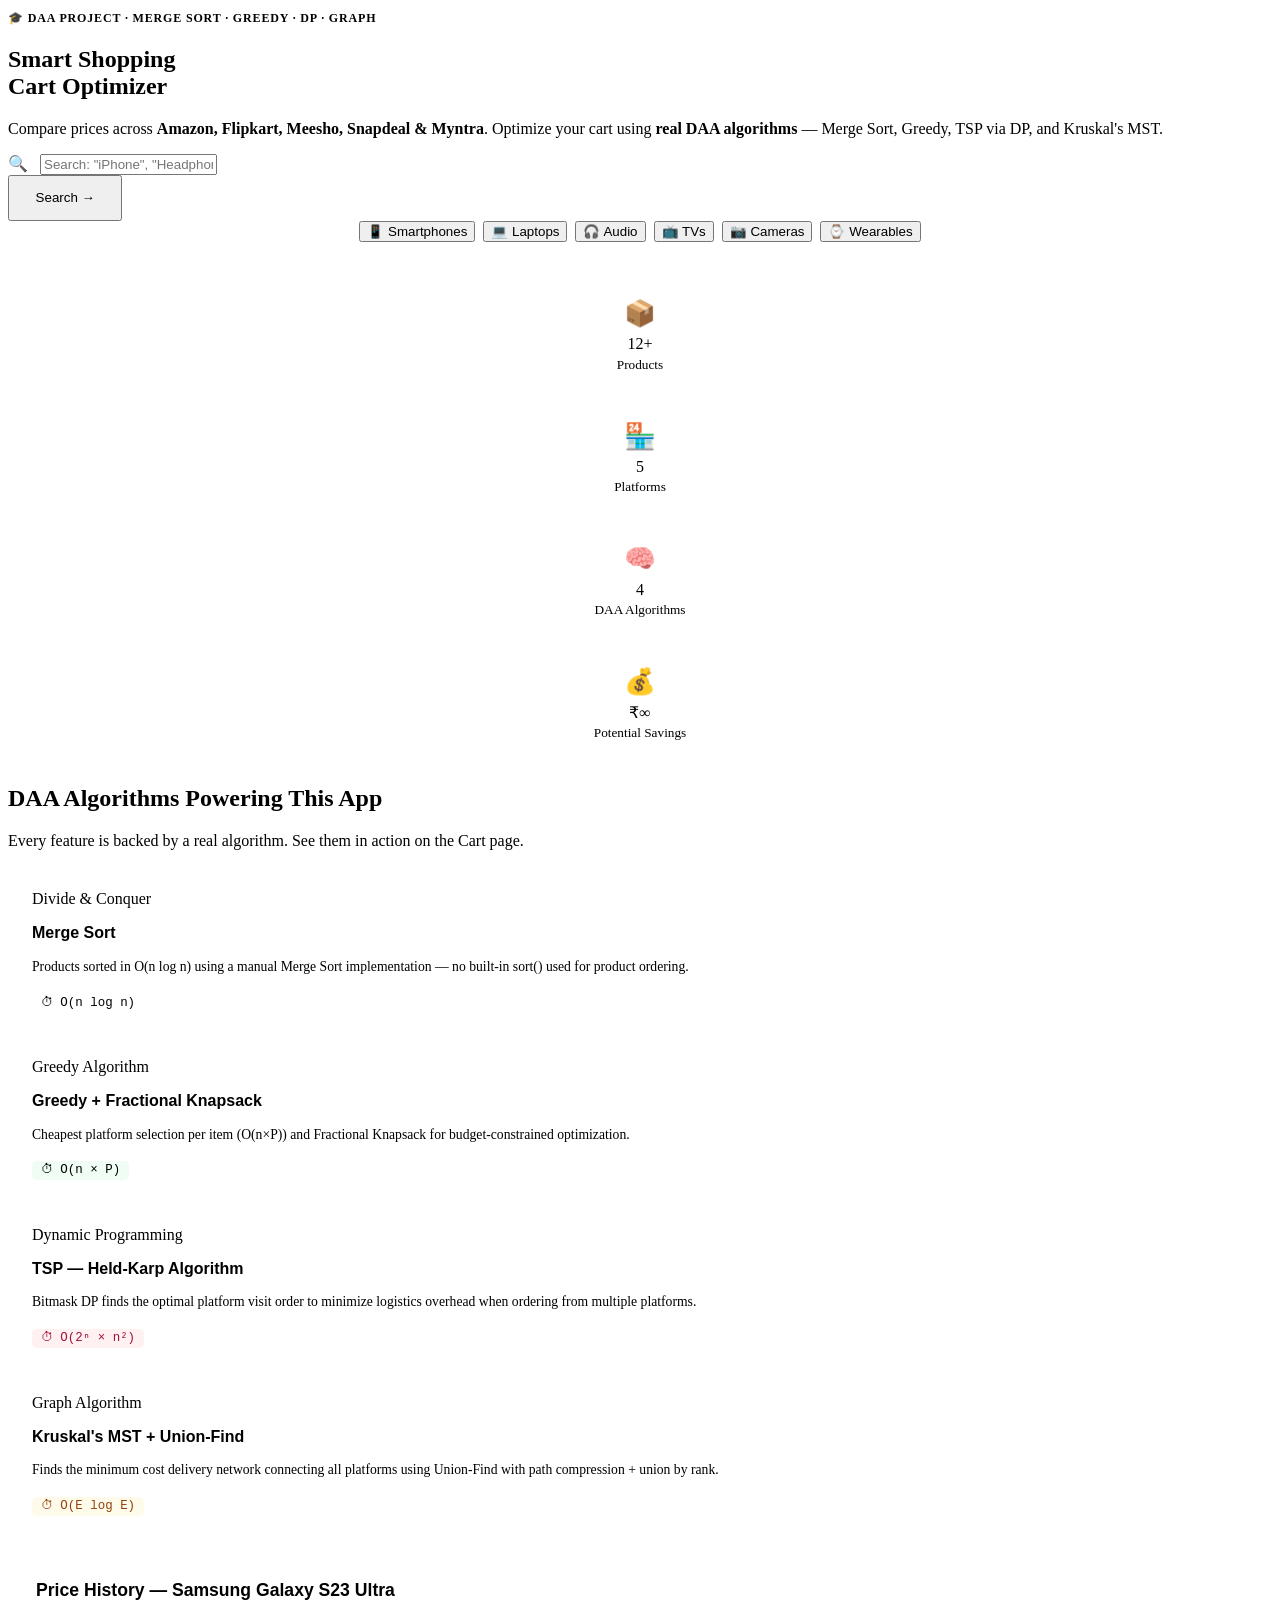
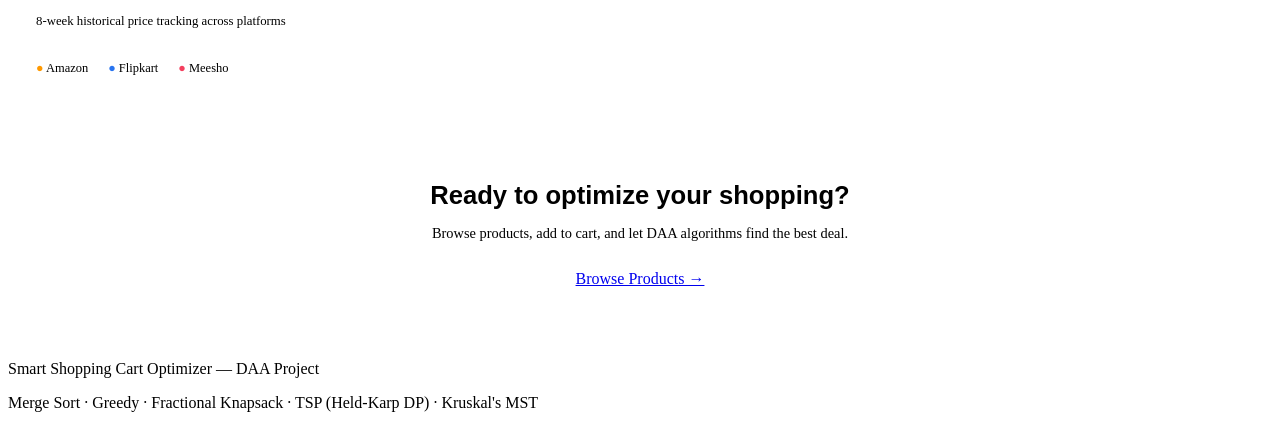
==== commit 6989ecf8: "UI updates: removed DAA Info page and eye view buttons" ====
--- a/frontend/index.html
+++ b/frontend/index.html
@@ -82,8 +82,6 @@
     <div>
       <h2 class="section-title">DAA Algorithms Powering This App</h2>
       <p class="section-sub">Every feature is backed by a real algorithm. See them in action on the Cart page.</p>
-    </div>
-    <a href="/algorithms" class="btn btn-ghost btn-sm">📚 View Details</a>
   </div>
   <div class="grid-2">
     <div class="card" style="padding:1.5rem">
@@ -153,9 +151,7 @@
   <p style="color:var(--text-2);margin-bottom:1.75rem;font-size:.9rem">
     Browse products, add to cart, and let DAA algorithms find the best deal.
   </p>
-  <div style="display:flex;gap:.75rem;justify-content:center;flex-wrap:wrap">
     <a href="/products" class="btn btn-primary" style="padding:.75rem 1.75rem">Browse Products →</a>
-    <a href="/algorithms" class="btn btn-ghost" style="padding:.75rem 1.75rem">📚 View Algorithms</a>
   </div>
 </section>
 
